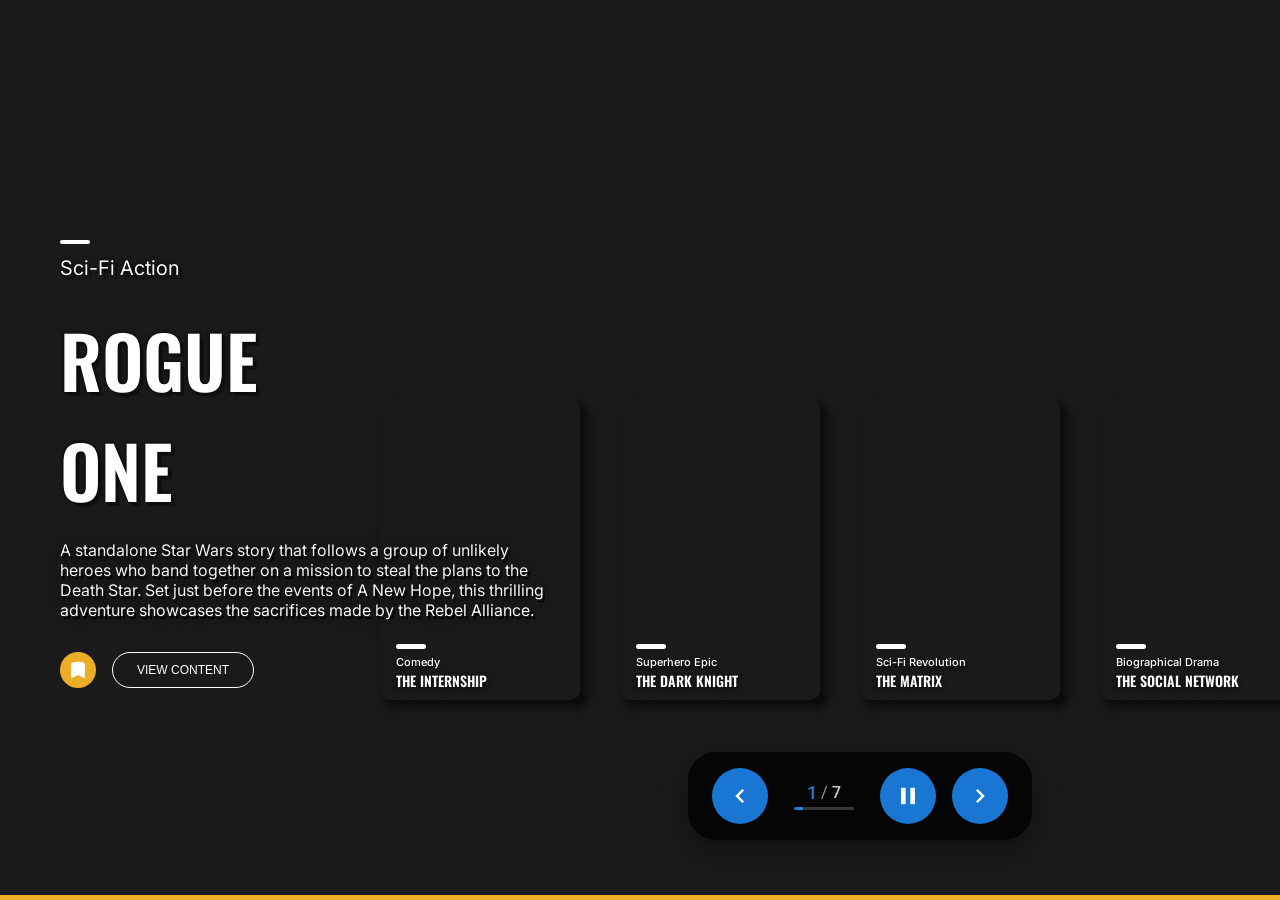
==== index.html @ 8e8e6b1b "Initial release of Vanilla CardSlider v1.0.0" ====
<!DOCTYPE html>
<!--
  Vanilla CardSlider - Material Design Content Showcase
  Created by: Riad Kilani (@SyntaxSidekick)
  Portfolio: https://riadkilani.com
  GitHub: https://github.com/SyntaxSidekick
-->
<html lang="en">
<head>
  <meta charset="UTF-8">
  <meta name="viewport" content="width=device-width, initial-scale=1.0">
  <title>Vanilla CardSlider - Content Showcase</title>
  <!-- Material Icons -->
  <link href="https://fonts.googleapis.com/icon?family=Material+Icons" rel="stylesheet";
  <!-- Roboto Font -->
  <link href="https://fonts.googleapis.com/css2?family=Roboto:wght@300;400;500;700&display=swap" rel="stylesheet">
  <link rel="stylesheet" href="styles.css">
</head>
<body>
    <div class="progress-indicator" role="progressbar" aria-label="Slide transition indicator"></div>

    

    <main role="main">
      <div id="slide-carousel" aria-label="Content showcase carousel">
        <!-- Slides will be dynamically generated here -->
      </div>
    </main>

    <aside class="slide-info" id="slide-info-primary">
      <div class="genre-box">
        <div class="genre-text" id="current-genre-primary">Front-End Development</div>
      </div>
      <div class="title-box-top">
        <div class="title-top" id="current-title-top-primary">REACT</div>
      </div>
      <div class="title-box-bottom">
        <div class="title-bottom" id="current-title-bottom-primary">ECOSYSTEM</div>
      </div>
      <div class="synopsis" id="current-synopsis-primary">
        React has revolutionized front-end development with its component-based architecture and virtual DOM. The ecosystem includes Next.js for full-stack applications, React Native for mobile development, and powerful state management solutions like Redux and Zustand.
      </div>
      <div class="action-buttons">
        <button class="favorite-btn" aria-label="Add to favorites">
          <svg
            xmlns="http://www.w3.org/2000/svg"
            viewBox="0 0 24 24"
            fill="currentColor"
            aria-hidden="true"
          >
            <path
              fill-rule="evenodd"
              d="M6.32 2.577a49.255 49.255 0 0111.36 0c1.497.174 2.57 1.46 2.57 2.93V21a.75.75 0 01-1.085.67L12 18.089l-7.165 3.583A.75.75 0 013.75 21V5.507c0-1.47 1.073-2.756 2.57-2.93z"
              clip-rule="evenodd"
            />
          </svg>
        </button>
        <button class="watch-btn">View Content</button>
      </div>
    </aside>

    <aside class="slide-info" id="slide-info-secondary">
      <div class="genre-box">
        <div class="genre-text" id="current-genre-secondary">Front-End Development</div>
      </div>
      <div class="title-box-top">
        <div class="title-top" id="current-title-top-secondary">REACT</div>
      </div>
      <div class="title-box-bottom">
        <div class="title-bottom" id="current-title-bottom-secondary">ECOSYSTEM</div>
      </div>
      <div class="synopsis" id="current-synopsis-secondary">
        React has revolutionized front-end development with its component-based architecture and virtual DOM. The ecosystem includes Next.js for full-stack applications, React Native for mobile development, and powerful state management solutions like Redux and Zustand.
      </div>
      <div class="action-buttons">
        <button class="favorite-btn" aria-label="Add to favorites">
          <svg
            xmlns="http://www.w3.org/2000/svg"
            viewBox="0 0 24 24"
            fill="currentColor"
            aria-hidden="true"
          >
            <path
              fill-rule="evenodd"
              d="M6.32 2.577a49.255 49.255 0 0111.36 0c1.497.174 2.57 1.46 2.57 2.93V21a.75.75 0 01-1.085.67L12 18.089l-7.165 3.583A.75.75 0 013.75 21V5.507c0-1.47 1.073-2.756 2.57-2.93z"
              clip-rule="evenodd"
            />
          </svg>
        </button>
        <button class="watch-btn">View Content</button>
      </div>
    </aside>

    <!-- Material Design Controls -->
    <div class="material-controls" id="slide-controls" role="navigation" aria-label="Slide navigation">
      <!-- Inline Controls -->
      <div class="material-inline-controls">
        <button class="material-fab" data-action="prev" aria-label="Previous slide">
          <span class="material-icon">chevron_left</span>
          <div class="material-ripple"></div>
        </button>
        
        <div class="slide-info">
          <div class="slide-counter">
            <span class="current-slide">1</span>
            <span class="slide-separator">/</span>
            <span class="total-slides">7</span>
          </div>
          
          <!-- Progress Bar under counter -->
          <div class="material-progress">
            <div class="progress-track">
              <div class="progress-fill" id="carousel-progress-bar"></div>
            </div>
          </div>
        </div>
        
        <button class="material-fab" data-action="play-pause" aria-label="Play/Pause">
          <span class="material-icon">pause</span>
          <div class="material-ripple"></div>
        </button>
        
        <button class="material-fab" data-action="next" aria-label="Next slide">
          <span class="material-icon">chevron_right</span>
          <div class="material-ripple"></div>
        </button>
      </div>
    </div>

    <div class="loading-screen" id="loading-screen">
      <div class="spinner"></div>
      <p>Loading content...</p>
    </div>

    <!-- Screen reader announcements -->
    <div id="accessibility-announcements" class="visually-hidden" aria-live="polite"></div>

    <!-- Configuration must be loaded first -->
    <script src="config.js"></script>
    <script src="scripts.js"></script>
</body>
</html>
---- styles.css ----
/**
 * Vanilla CardSlider - Material Design Styling
 * Responsive, accessible styling with Material Design principles
 * 
 * Created by: Riad Kilani @SyntaxSidekick
 * Portfolio: https://riadkilani.com
 * GitHub: https://github.com/SyntaxSidekick
 * CodePen: https://codepen.io/SyntaxSidekick
 * X.com: https://x.com/syntaxsidekick
 * LinkedIn: https://linkedin.com/in/riad-kilani
 */

@import url("https://fonts.googleapis.com/css2?family=Inter:wght@400;500;600;700&family=Oswald:wght@500&display=swap");

:root {
  --primary-color: #ecad29;
  --text-color: #fff;
  --background-dark: #1a1a1a;
  --transition-duration: 2.5s;
  --ease-out-quart: cubic-bezier(0.25, 1, 0.5, 1);
  --ease-in-out: cubic-bezier(0.4, 0, 0.2, 1);
}

* {
  box-sizing: border-box;
}

body {
  margin: 0;
  background-color: var(--background-dark);
  color: var(--text-color);
  position: relative;
  overflow: hidden;
  font-family: "Inter", sans-serif;
  height: 100vh;
}

/* Loading Screen */
.loading-screen {
  position: fixed;
  top: 0;
  left: 0;
  width: 100%;
  height: 100%;
  background: var(--background-dark);
  display: flex;
  flex-direction: column;
  justify-content: center;
  align-items: center;
  z-index: 1000;
  transition: opacity 0.5s ease, visibility 0.5s ease;
}

.loading-screen.hidden {
  opacity: 0;
  visibility: hidden;
}

.spinner {
  width: 50px;
  height: 50px;
  border: 3px solid rgba(255, 255, 255, 0.1);
  border-top: 3px solid var(--primary-color);
  border-radius: 50%;
  animation: spin 1s linear infinite;
  margin-bottom: 20px;
}

@keyframes spin {
  0% { transform: rotate(0deg); }
  100% { transform: rotate(360deg); }
}

/* Progress Indicator */
.progress-indicator {
  position: fixed;
  left: -100vw;
  right: 0;
  bottom: 0;
  height: 5px;
  z-index: 60;
  background-color: var(--primary-color);
  transition: transform var(--transition-duration) var(--ease-out-quart);
}

.progress-indicator.animating {
  transform: translateX(100vw);
}

.progress-indicator.reset {
  transform: translateX(200vw);
  transition: none;
}

/* Navigation */
nav {
  position: fixed;
  left: 0;
  top: 0;
  right: 0;
  z-index: 50;
  display: flex;
  align-items: center;
  justify-content: space-between;
  padding: 20px 36px;
  font-weight: 500;
  transform: translateY(-100px);
  opacity: 0;
  transition: all var(--transition-duration) var(--ease-out-quart);
}

nav.visible {
  transform: translateY(0);
  opacity: 1;
}

nav svg {
  width: 20px;
  height: 20px;
}

nav .svg-container {
  width: 20px;
  height: 20px;
}

nav > div {
  display: inline-flex;
  align-items: center;
  text-transform: uppercase;
  font-size: 14px;
}

nav > div:first-child {
  gap: 10px;
}

nav > div:last-child {
  gap: 24px;
}

nav > div:last-child > .active {
  position: relative;
}

nav > div:last-child > .active:after {
  bottom: -8px;
  left: 0;
  right: 0;
  position: absolute;
  content: "";
  height: 3px;
  border-radius: 99px;
  background-color: var(--primary-color);
}

/* Slide Carousel Container */
#slide-carousel {
  position: relative;
  width: 100%;
  height: 100vh;
}

.slide-poster {
  position: absolute;
  top: 0;
  left: 0;
  width: 100%;
  height: 100%;
  background-size: cover;
  background-position: center;
  box-shadow: 6px 6px 10px 2px rgba(0, 0, 0, 0.6);
  opacity: 0;
  transform: scale(0.8);
  transition: all var(--transition-duration) var(--ease-out-quart);
  z-index: 1;
  transform-origin: center center;
}

.slide-poster.active {
  opacity: 1;
  transform: scale(1);
  z-index: 25;
  transition: all var(--transition-duration) var(--ease-out-quart);
}

.slide-poster.thumbnail {
  width: 200px;
  height: 300px;
  border-radius: 10px;
  z-index: 30;
  cursor: pointer;
  opacity: 1;
  transform: scale(1);
  transition: all var(--transition-duration) var(--ease-out-quart);
}

.slide-poster.thumbnail:hover {
  transform: scale(1.05);
  box-shadow: 8px 8px 15px 3px rgba(0, 0, 0, 0.8);
}

/* Thumbnail content should be visible with higher z-index */
.slide-poster.thumbnail .poster-content {
  position: absolute !important;
  bottom: 10px !important;
  left: 16px !important;
  color: var(--text-color) !important;
  z-index: 1002 !important;
  opacity: 1 !important;
  transform: translateY(0) !important;
  transition: all 0.5s var(--ease-out-quart) !important;
  pointer-events: none !important;
}

.slide-poster.thumbnail .poster-content .content-start {
  width: 30px;
  height: 5px;
  border-radius: 99px;
  background-color: var(--text-color);
  margin-bottom: 6px;
}

.slide-poster.thumbnail .poster-content .content-genre {
  font-size: 11px;
  font-weight: 500;
  margin-bottom: 4px;
  text-shadow: 0 2px 4px rgba(0, 0, 0, 0.9);
  color: var(--text-color);
}

.slide-poster.thumbnail .poster-content .content-title {
  font-weight: 600;
  font-size: 14px;
  font-family: "Oswald", sans-serif;
  text-shadow: 0 2px 6px rgba(0, 0, 0, 0.9);
  color: var(--text-color);
  line-height: 1.2;
}

.poster-content {
  position: absolute;
  bottom: 100px;
  left: 16px;
  color: var(--text-color);
  z-index: 40;
  opacity: 0;
  transform: translateY(20px);
  transition: all 0.5s var(--ease-out-quart);
  pointer-events: none;
}

.poster-content.visible {
  opacity: 1;
  transform: translateY(0);
}

.poster-content .content-start {
  width: 30px;
  height: 5px;
  border-radius: 99px;
  background-color: var(--text-color);
  margin-bottom: 6px;
}

.poster-content .content-genre {
  font-size: 13px;
  font-weight: 500;
  margin-bottom: 8px;
  text-shadow: 0 2px 4px rgba(0, 0, 0, 0.8);
}

.poster-content .content-title {
  font-weight: 600;
  font-size: 20px;
  font-family: "Oswald", sans-serif;
  text-shadow: 0 2px 6px rgba(0, 0, 0, 0.8);
}

/* Movie Info */
/* Main slide info panels - not controls */
aside.slide-info {
  position: fixed;
  top: 240px;
  left: 60px;
  opacity: 0;
  text-align: left;
}

aside.slide-info * {
  text-align: left;
}

/* Controls slide-info (different from main slide-info) */
.material-controls .slide-info {
  display: flex;
  flex-direction: column;
  align-items: center;
  gap: 4px;
  min-width: 80px;
  background: none;
  position: static;
  padding: 0;
  border-radius: 0;
  backdrop-filter: none;
}

#slide-info-primary {
  z-index: 22;
}

#slide-info-secondary {
  z-index: 12;
}

#slide-info-primary.active {
  z-index: 22;
  opacity: 1;
}

#slide-info-secondary.active {
  z-index: 22;
  opacity: 1;
}

#slide-info-primary.inactive {
  z-index: 12;
  opacity: 0;
}

#slide-info-secondary.inactive {
  z-index: 12;
  opacity: 0;
}

.slide-info .genre-box {
  height: 46px;
  overflow: hidden;
  margin-bottom: 10px;
}

.slide-info .genre-box .genre-text {
  padding-top: 16px;
  font-size: 20px;
  position: relative;
  transform: translateY(200px);
  opacity: 0;
  transition: all 0.7s var(--ease-out-quart);
  text-shadow: 
    0 0 4px rgba(0, 0, 0, 0.98),
    0 0 0px rgba(0, 0, 0, 0.95),
    0 0px 0px rgba(0, 0, 0, 0.95),
    4px 4px 0px rgba(0, 0, 0, 0.35);
  text-align: left;
}

.slide-info.active .genre-box .genre-text {
  transform: translateY(0);
  opacity: 1;
  transition-delay: 0.1s;
}

.slide-info.inactive .genre-box .genre-text {
  transform: translateY(200px);
  opacity: 0;
}

.slide-info .genre-box .genre-text:before {
  top: 0;
  left: 0;
  position: absolute;
  content: "";
  width: 30px;
  height: 4px;
  border-radius: 99px;
  background-color: white;
}

.slide-info .title-top,
.slide-info .title-bottom {
  font-weight: 600;
  font-size: 72px;
  font-family: "Oswald", sans-serif;
  transform: translateY(200px);
  opacity: 0;
  transition: all 0.7s var(--ease-out-quart);
  text-shadow: 
    0 0 4px rgba(0, 0, 0, 0.98),
    0 0 0px rgba(0, 0, 0, 0.95),
    0 0px 0px rgba(0, 0, 0, 0.95),
    4px 4px 0px rgba(0, 0, 0, 0.35);
  text-align: left;
}

.slide-info.active .title-top {
  transform: translateY(0);
  opacity: 1;
  transition-delay: 0.15s;
}

.slide-info.active .title-bottom {
  transform: translateY(0);
  opacity: 1;
  transition-delay: 0.15s;
}

.slide-info.inactive .title-top,
.slide-info.inactive .title-bottom {
  transform: translateY(200px);
  opacity: 0;
}

.slide-info .title-box-top,
.slide-info .title-box-bottom {
  height: 100px;
  overflow: hidden;
  margin-top: 2px;
}

.slide-info .synopsis {
  margin-top: 16px;
  width: 500px;
  transform: translateY(100px);
  opacity: 0;
  transition: all 0.4s var(--ease-out-quart);
  text-shadow: 
    0 0 20px rgba(0, 0, 0, 0.98),    0 0 0px rgba(0, 0, 0, 0.95),    0 0px 0px rgba(0, 0, 0, 0.95),    2px 3px 0px rgba(0, 0, 0, 0.95);
  text-align: left;
}

.slide-info.active .synopsis {
  transform: translateY(0);
  opacity: 1;
  transition-delay: 0.3s;
}

.slide-info.inactive .synopsis {
  transform: translateY(100px);
  opacity: 0;
}

.slide-info .action-buttons {
  width: 500px;
  margin-top: 24px;
  display: flex;
  align-items: center;
  transform: translateY(120px);
  opacity: 0;
  transition: all 0.4s var(--ease-out-quart);
}

.slide-info.active .action-buttons {
  transform: translateY(0);
  opacity: 1;
  transition-delay: 0.35s;
}

.slide-info.inactive .action-buttons {
  transform: translateY(120px);
  opacity: 0;
}

.slide-info .action-buttons .favorite-btn {
  border: none;
  background-color: var(--primary-color);
  width: 36px;
  height: 36px;
  border-radius: 99px;
  color: white;
  display: grid;
  place-items: center;
  cursor: pointer;
  transition: all 0.3s ease;
}

.slide-info .action-buttons .favorite-btn:hover {
  transform: scale(1.1);
  box-shadow: 0 4px 12px rgba(236, 173, 41, 0.4);
}

.slide-info .action-buttons .favorite-btn svg {
  width: 20px;
  height: 20px;
}

.slide-info .action-buttons .watch-btn {
  border: 1px solid #ffffff;
  background-color: transparent;
  height: 36px;
  border-radius: 99px;
  color: #ffffff;
  padding: 4px 24px;
  font-size: 12px;
  margin-left: 16px;
  text-transform: uppercase;
  cursor: pointer;
  transition: all 0.3s ease;
}

.slide-info .action-buttons .watch-btn:hover {
  background-color: var(--primary-color);
  border-color: var(--primary-color);
}

/* Movie Controls */
.movie-controls {
  position: fixed;
  bottom: 60px;
  right: 60px;
  display: flex;
  align-items: center;
  gap: 24px;
  z-index: 60;
  transform: translateY(200px);
  opacity: 0;
  transition: all var(--transition-duration) var(--ease-out-quart);
  background: rgba(0, 0, 0, 0.4);
  backdrop-filter: blur(20px);
  padding: 16px 20px;
  border-radius: 30px;
  border: 1px solid rgba(255, 255, 255, 0.1);
  box-shadow: 0 8px 32px rgba(0, 0, 0, 0.3);
}

.movie-controls.visible {
  transform: translateY(0);
  opacity: 1;
}

.movie-controls .nav-arrow {
  width: 54px;
  height: 54px;
  border-radius: 50%;
  border: 2px solid rgba(255, 255, 255, 0.4);
  background: rgba(255, 255, 255, 0.1);
  backdrop-filter: blur(10px);
  display: grid;
  place-items: center;
  cursor: pointer;
  transition: all 0.3s ease;
  box-shadow: 0 4px 16px rgba(0, 0, 0, 0.2);
}

.movie-controls .nav-arrow:hover {
  border-color: var(--primary-color);
  background-color: rgba(236, 173, 41, 0.2);
  transform: scale(1.1);
  box-shadow: 0 6px 24px rgba(236, 173, 41, 0.3);
}

.movie-controls .nav-arrow:active {
  transform: scale(0.95);
}

.movie-controls .nav-arrow svg {
  width: 26px;
  height: 26px;
  stroke-width: 2.5;
  color: #ffffff;
  filter: drop-shadow(0 2px 4px rgba(0, 0, 0, 0.3));
}

.movie-controls .carousel-progress {
  width: 320px;
  height: 54px;
  display: flex;
  align-items: center;
  background: rgba(255, 255, 255, 0.08);
  border-radius: 27px;
  padding: 0 20px;
  border: 1px solid rgba(255, 255, 255, 0.1);
}

.movie-controls .carousel-track {
  width: 100%;
  height: 4px;
  background-color: rgba(255, 255, 255, 0.25);
  border-radius: 2px;
  overflow: hidden;
  box-shadow: inset 0 1px 3px rgba(0, 0, 0, 0.2);
}

.movie-controls .carousel-fill {
  height: 100%;
  background: linear-gradient(90deg, var(--primary-color) 0%, #f4c842 100%);
  transition: width var(--transition-duration) var(--ease-out-quart);
  box-shadow: 0 0 8px rgba(236, 173, 41, 0.5);
}

.movie-controls .movie-numbers {
  width: 54px;
  height: 54px;
  overflow: hidden;
  position: relative;
  background: rgba(255, 255, 255, 0.1);
  backdrop-filter: blur(10px);
  border-radius: 27px;
  border: 2px solid rgba(255, 255, 255, 0.2);
  display: grid;
  place-items: center;
  box-shadow: 0 4px 16px rgba(0, 0, 0, 0.2);
}

.movie-controls .movie-numbers .movie-number {
  width: 100%;
  height: 100%;
  position: absolute;
  top: 0;
  left: 0;
  display: grid;
  place-items: center;
  font-size: 18px;
  font-weight: 700;
  color: white;
  background: transparent;
  border: none;
  cursor: pointer;
  transition: all 0.3s ease;
  opacity: 0;
  transform: translateY(50px);
  text-shadow: 0 2px 4px rgba(0, 0, 0, 0.5);
}

.movie-controls .movie-numbers .movie-number.active {
  opacity: 1;
  transform: translateY(0);
  color: var(--primary-color);
  text-shadow: 0 0 8px rgba(236, 173, 41, 0.6);
}

.movie-controls .movie-numbers .movie-number:hover {
  background-color: rgba(236, 173, 41, 0.15);
  border-radius: 25px;
}

.movie-controls .auto-play-toggle {
  width: 54px;
  height: 54px;
  border-radius: 50%;
  border: 2px solid rgba(255, 255, 255, 0.4);
  background: rgba(255, 255, 255, 0.1);
  backdrop-filter: blur(10px);
  display: grid;
  place-items: center;
  cursor: pointer;
  transition: all 0.3s ease;
  box-shadow: 0 4px 16px rgba(0, 0, 0, 0.2);
}

.movie-controls .auto-play-toggle:hover {
  border-color: var(--primary-color);
  background-color: rgba(236, 173, 41, 0.2);
  transform: scale(1.1);
  box-shadow: 0 6px 24px rgba(236, 173, 41, 0.3);
}

.movie-controls .auto-play-toggle svg {
  width: 22px;
  height: 22px;
  color: #ffffff;
  filter: drop-shadow(0 2px 4px rgba(0, 0, 0, 0.3));
}

/* Accessibility */
.visually-hidden {
  position: absolute;
  width: 1px;
  height: 1px;
  padding: 0;
  margin: -1px;
  overflow: hidden;
  clip: rect(0, 0, 0, 0);
  white-space: nowrap;
  border: 0;
}

/* Responsive Design */
@media (max-width: 768px) {
  nav {
    padding: 20px 20px;
  }
  
  nav > div:last-child {
    gap: 12px;
  }
  
  .slide-info {
    left: 20px;
    top: 200px;
  }
  
  .slide-info .synopsis,
  .slide-info .action-buttons {
    width: calc(100vw - 40px);
    max-width: 400px;
  }
  
  .slide-info .title-top,
  .slide-info .title-bottom {
    font-size: 48px;
  }
  
  .movie-controls {
    bottom: 20px;
    left: 50%;
    right: auto;
    transform: translateX(-50%) translateY(200px);
    gap: 18px;
    padding: 12px 16px;
  }
  
  .movie-controls.visible {
    transform: translateX(-50%) translateY(0);
  }
  
  .movie-controls .nav-arrow,
  .movie-controls .auto-play-toggle,
  .movie-controls .movie-numbers {
    width: 48px;
    height: 48px;
  }
  
  .movie-controls .carousel-progress {
    width: 200px;
    height: 48px;
    padding: 0 16px;
  }
  
  .slide-poster.thumbnail {
    width: 100px;
    height: 150px;
  }
}

@media (max-width: 480px) {
  .slide-info .title-top,
  .slide-info .title-bottom {
    font-size: 36px;
  }
  
  .movie-controls {
    left: 50%;
    right: auto;
    transform: translateX(-50%) translateY(200px);
    gap: 12px;
    padding: 10px 12px;
  }
  
  .movie-controls.visible {
    transform: translateX(-50%) translateY(0);
  }
  
  .movie-controls .carousel-progress {
    width: 120px;
    height: 42px;
    padding: 0 12px;
  }
  
  .movie-controls .nav-arrow,
  .movie-controls .auto-play-toggle,
  .movie-controls .movie-numbers {
    width: 42px;
    height: 42px;
  }
  
  .movie-controls .nav-arrow svg,
  .movie-controls .auto-play-toggle svg {
    width: 20px;
    height: 20px;
  }
  
  .movie-controls .movie-numbers .movie-number {
    font-size: 16px;
  }
}

/* Animation Classes */
.fade-in {
  animation: fadeIn 0.5s ease forwards;
}

.fade-out {
  animation: fadeOut 0.5s ease forwards;
}

@keyframes fadeIn {
  from {
    opacity: 0;
    transform: translateY(20px);
  }
  to {
    opacity: 1;
    transform: translateY(0);
  }
}

@keyframes fadeOut {
  from {
    opacity: 1;
    transform: translateY(0);
  }
  to {
    opacity: 0;
    transform: translateY(-20px);
  }
}

.slide-in-left {
  animation: slideInLeft 0.8s var(--ease-out-quart) forwards;
}

.slide-out-left {
  animation: slideOutLeft 0.8s var(--ease-out-quart) forwards;
}

@keyframes slideInLeft {
  from {
    transform: translateX(-100%);
  }
  to {
    transform: translateX(0);
  }
}

@keyframes slideOutLeft {
  from {
    transform: translateX(0);
  }
  to {
    transform: translateX(-100%);
  }
}

.scale-in {
  animation: scaleIn 0.8s var(--ease-out-quart) forwards;
}

@keyframes scaleIn {
  from {
    transform: scale(0.8);
    opacity: 0;
  }
  to {
    transform: scale(1);
    opacity: 1;
  }
}

/* ================================
   MATERIAL DESIGN CONTROLS
   ================================ */

.material-controls {
  position: fixed;
  bottom: 60px;
  right: 200px;
  transform: translateX(50%);
  pointer-events: none;
  z-index: 100;
  font-family: 'Roboto', sans-serif;
  opacity: 0;
  transition: opacity 0.3s cubic-bezier(0.4, 0, 0.2, 1);
}

.material-controls.visible {
  opacity: 1;
}

/* Inline Controls Layout */
.material-inline-controls {
  display: flex;
  align-items: center;
  gap: 16px;
  padding: 16px 24px;
  background: rgba(0, 0, 0, 0.8);
  backdrop-filter: blur(20px);
  border-radius: 28px;
  box-shadow: 
    0px 8px 10px -5px rgba(0,0,0,0.2),
    0px 16px 24px 2px rgba(0,0,0,0.14),
    0px 6px 30px 5px rgba(0,0,0,0.12);
  pointer-events: auto;
}

/* Slide Info Container */
.slide-info {
  display: flex;
  flex-direction: column;
  gap: 8px;
  min-width: 80px;
}

/* Slide Counter */
.slide-counter {
  display: flex;
  align-items: center;
  gap: 4px;
  color: #ffffff;
  font-size: 16px;
  font-weight: 500;
  justify-content: center;
}

.current-slide {
  font-size: 18px;
  font-weight: 600;
  color: #1976d2;
  transition: transform 0.2s cubic-bezier(0.4, 0, 0.2, 1);
}

.slide-separator {
  color: rgba(255, 255, 255, 0.6);
  font-weight: 400;
}

.total-slides {
  color: rgba(255, 255, 255, 0.8);
}

/* Progress Bar under counter */
.material-controls .slide-info .material-progress {
  width: 60px;
  height: 3px;
  border-radius: 2px;
  background: rgba(255, 255, 255, 0.2);
  overflow: hidden;
  margin: 0 auto;
}

.material-controls .slide-info .progress-track {
  width: 100%;
  height: 100%;
  position: relative;
}

.material-controls .slide-info .progress-fill {
  height: 100%;
  background: linear-gradient(90deg, #1976d2 0%, #2196f3 100%);
  border-radius: 2px;
  transition: width 0.6s cubic-bezier(0.25, 0.46, 0.45, 0.94);
  width: 0%;
  box-shadow: 0 0 4px rgba(25, 118, 210, 0.3);
}

/* Material Icons */
.material-icon {
  font-family: 'Material Icons';
  font-weight: normal;
  font-style: normal;
  font-size: 24px;
  line-height: 1;
  letter-spacing: normal;
  text-transform: none;
  display: inline-block;
  white-space: nowrap;
  word-wrap: normal;
  direction: ltr;
  -webkit-font-feature-settings: 'liga';
  font-feature-settings: 'liga';
  -webkit-font-smoothing: antialiased;
  user-select: none;
}

/* Material FAB (Floating Action Button) */
.material-fab {
  position: relative;
  width: 56px;
  height: 56px;
  border-radius: 50%;
  border: none;
  background: #1976d2;
  color: #ffffff;
  cursor: pointer;
  display: flex;
  align-items: center;
  justify-content: center;
  box-shadow: 
    0px 3px 5px -1px rgba(0,0,0,0.2),
    0px 6px 10px 0px rgba(0,0,0,0.14),
    0px 1px 18px 0px rgba(0,0,0,0.12);
  transition: 
    box-shadow 0.28s cubic-bezier(0.4, 0, 0.2, 1),
    background-color 0.15s cubic-bezier(0.4, 0, 0.2, 1),
    transform 0.15s cubic-bezier(0.4, 0, 0.2, 1);
  overflow: hidden;
  outline: none;
}

.material-fab:hover {
  box-shadow: 
    0px 5px 5px -3px rgba(0,0,0,0.2),
    0px 8px 10px 1px rgba(0,0,0,0.14),
    0px 3px 14px 2px rgba(0,0,0,0.12);
  background: #1565c0;
  transform: scale(1.05);
}

.material-fab:active {
  box-shadow: 
    0px 7px 8px -4px rgba(0,0,0,0.2),
    0px 12px 17px 2px rgba(0,0,0,0.14),
    0px 5px 22px 4px rgba(0,0,0,0.12);
  transform: scale(0.98);
}

.material-fab .material-icon {
  font-size: 28px;
}

/* Material Ripple Effect */
.material-ripple {
  position: absolute;
  top: 0;
  left: 0;
  width: 100%;
  height: 100%;
  border-radius: inherit;
  overflow: hidden;
  pointer-events: none;
}

.material-ripple::before {
  content: '';
  position: absolute;
  top: 50%;
  left: 50%;
  width: 0;
  height: 0;
  border-radius: 50%;
  background: rgba(255, 255, 255, 0.3);
  transform: translate(-50%, -50%);
  transition: width 0.6s cubic-bezier(0.4, 0, 0.2, 1), height 0.6s cubic-bezier(0.4, 0, 0.2, 1);
}

.material-fab:active .material-ripple::before {
  width: 100px;
  height: 100px;
}

/* Mobile Responsive */
@media (max-width: 768px) {
  .material-controls {
    bottom: 20px;
    right: 50%;
    transform: translateX(50%);
  }
  
  .material-inline-controls {
    gap: 12px;
    padding: 12px 20px;
    border-radius: 24px;
  }
  
  .slide-poster.thumbnail {
    width: 120px;
    height: 180px;
  }
  
  .slide-info {
    min-width: 70px;
    gap: 6px;
  }
  
  .slide-counter {
    font-size: 14px;
  }
  
  .current-slide {
    font-size: 16px;
  }
  
  .material-controls .slide-info .material-progress {
    width: 50px;
    height: 3px;
  }
  
  .material-fab {
    width: 48px;
    height: 48px;
  }
  
  .material-fab .material-icon {
    font-size: 24px;
  }
}

@media (max-width: 480px) {
  .material-controls {
    bottom: 16px;
    right: 50%;
    transform: translateX(50%);
  }
  
  .material-inline-controls {
    gap: 10px;
    padding: 10px 16px;
    border-radius: 20px;
  }
  
  .slide-poster.thumbnail {
    width: 100px;
    height: 150px;
  }
  
  .slide-info {
    min-width: 60px;
    gap: 5px;
  }
  
  .slide-counter {
    font-size: 12px;
  }
  
  .current-slide {
    font-size: 14px;
  }
  
  .material-controls .slide-info .material-progress {
    width: 40px;
    height: 2px;
  }
  
  .material-fab {
    width: 44px;
    height: 44px;
  }
  
  .material-fab .material-icon {
    font-size: 22px;
  }
}
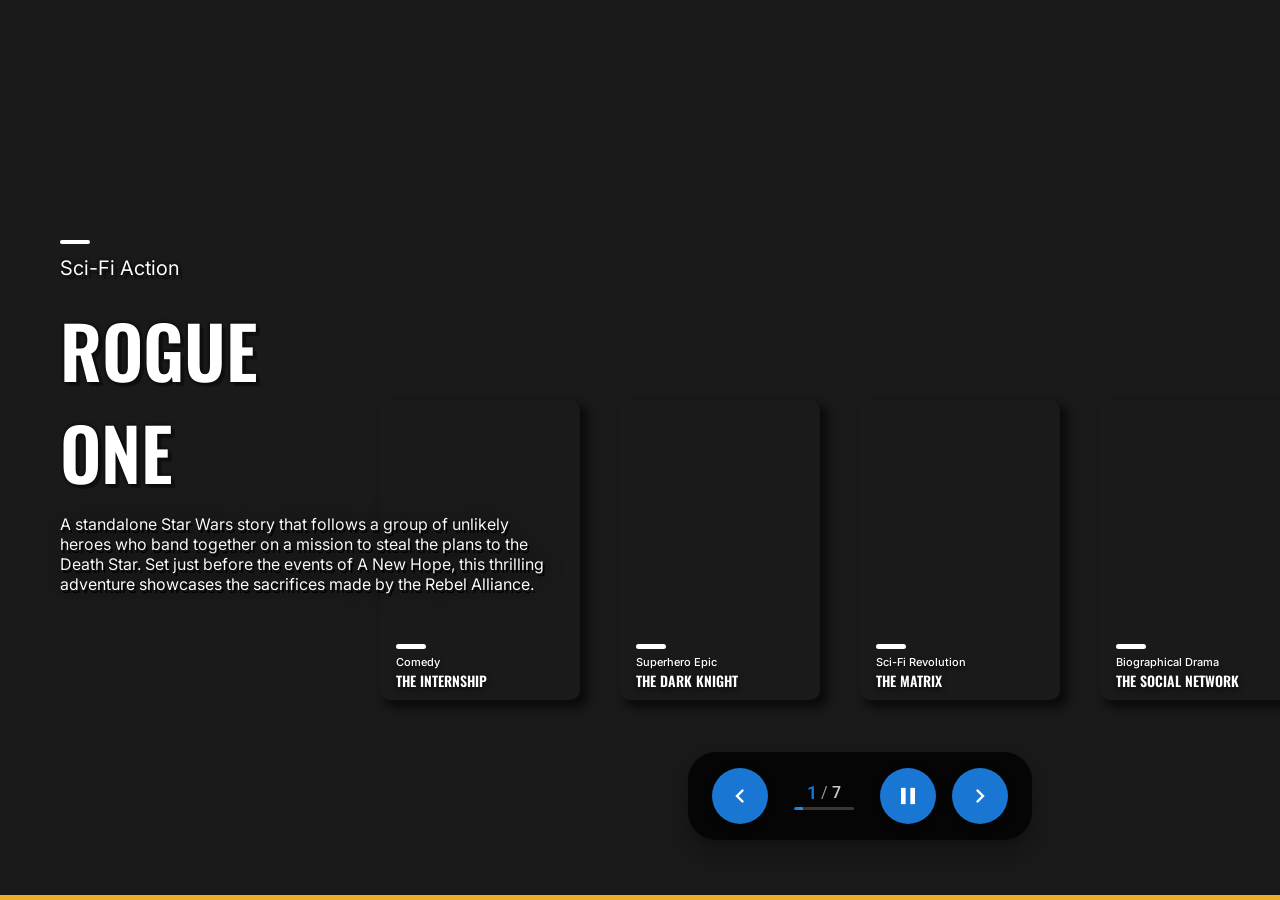
==== commit 84c994d7: "🚀 Major codebase optimization and CSS modernization ✨ Features: - Comprehensive CSS cleanup removing" ====
--- a/index.html
+++ b/index.html
@@ -11,15 +11,13 @@
   <meta name="viewport" content="width=device-width, initial-scale=1.0">
   <title>Vanilla CardSlider - Content Showcase</title>
   <!-- Material Icons -->
-  <link href="https://fonts.googleapis.com/icon?family=Material+Icons" rel="stylesheet";
+  <link href="https://fonts.googleapis.com/icon?family=Material+Icons" rel="stylesheet";>
   <!-- Roboto Font -->
   <link href="https://fonts.googleapis.com/css2?family=Roboto:wght@300;400;500;700&display=swap" rel="stylesheet">
   <link rel="stylesheet" href="styles.css">
 </head>
 <body>
     <div class="progress-indicator" role="progressbar" aria-label="Slide transition indicator"></div>
-
-    
 
     <main role="main">
       <div id="slide-carousel" aria-label="Content showcase carousel">
@@ -29,66 +27,28 @@
 
     <aside class="slide-info" id="slide-info-primary">
       <div class="genre-box">
-        <div class="genre-text" id="current-genre-primary">Front-End Development</div>
+        <div class="genre-text" id="current-genre-primary"></div>
       </div>
       <div class="title-box-top">
-        <div class="title-top" id="current-title-top-primary">REACT</div>
+        <div class="title-top" id="current-title-top-primary"></div>
       </div>
       <div class="title-box-bottom">
-        <div class="title-bottom" id="current-title-bottom-primary">ECOSYSTEM</div>
+        <div class="title-bottom" id="current-title-bottom-primary"></div>
       </div>
-      <div class="synopsis" id="current-synopsis-primary">
-        React has revolutionized front-end development with its component-based architecture and virtual DOM. The ecosystem includes Next.js for full-stack applications, React Native for mobile development, and powerful state management solutions like Redux and Zustand.
-      </div>
-      <div class="action-buttons">
-        <button class="favorite-btn" aria-label="Add to favorites">
-          <svg
-            xmlns="http://www.w3.org/2000/svg"
-            viewBox="0 0 24 24"
-            fill="currentColor"
-            aria-hidden="true"
-          >
-            <path
-              fill-rule="evenodd"
-              d="M6.32 2.577a49.255 49.255 0 0111.36 0c1.497.174 2.57 1.46 2.57 2.93V21a.75.75 0 01-1.085.67L12 18.089l-7.165 3.583A.75.75 0 013.75 21V5.507c0-1.47 1.073-2.756 2.57-2.93z"
-              clip-rule="evenodd"
-            />
-          </svg>
-        </button>
-        <button class="watch-btn">View Content</button>
-      </div>
+      <div class="synopsis" id="current-synopsis-primary"></div>
     </aside>
 
     <aside class="slide-info" id="slide-info-secondary">
       <div class="genre-box">
-        <div class="genre-text" id="current-genre-secondary">Front-End Development</div>
+        <div class="genre-text" id="current-genre-secondary"></div>
       </div>
       <div class="title-box-top">
-        <div class="title-top" id="current-title-top-secondary">REACT</div>
+        <div class="title-top" id="current-title-top-secondary"></div>
       </div>
       <div class="title-box-bottom">
-        <div class="title-bottom" id="current-title-bottom-secondary">ECOSYSTEM</div>
+        <div class="title-bottom" id="current-title-bottom-secondary"></div>
       </div>
-      <div class="synopsis" id="current-synopsis-secondary">
-        React has revolutionized front-end development with its component-based architecture and virtual DOM. The ecosystem includes Next.js for full-stack applications, React Native for mobile development, and powerful state management solutions like Redux and Zustand.
-      </div>
-      <div class="action-buttons">
-        <button class="favorite-btn" aria-label="Add to favorites">
-          <svg
-            xmlns="http://www.w3.org/2000/svg"
-            viewBox="0 0 24 24"
-            fill="currentColor"
-            aria-hidden="true"
-          >
-            <path
-              fill-rule="evenodd"
-              d="M6.32 2.577a49.255 49.255 0 0111.36 0c1.497.174 2.57 1.46 2.57 2.93V21a.75.75 0 01-1.085.67L12 18.089l-7.165 3.583A.75.75 0 013.75 21V5.507c0-1.47 1.073-2.756 2.57-2.93z"
-              clip-rule="evenodd"
-            />
-          </svg>
-        </button>
-        <button class="watch-btn">View Content</button>
-      </div>
+      <div class="synopsis" id="current-synopsis-secondary"></div>
     </aside>
 
     <!-- Material Design Controls -->
@@ -132,9 +92,6 @@
       <p>Loading content...</p>
     </div>
 
-    <!-- Screen reader announcements -->
-    <div id="accessibility-announcements" class="visually-hidden" aria-live="polite"></div>
-
     <!-- Configuration must be loaded first -->
     <script src="config.js"></script>
     <script src="scripts.js"></script>
--- a/styles.css
+++ b/styles.css
@@ -10,17 +10,29 @@
  * LinkedIn: https://linkedin.com/in/riad-kilani
  */
 
+/* ================================
+   IMPORTS & FONTS
+   ================================ */
 @import url("https://fonts.googleapis.com/css2?family=Inter:wght@400;500;600;700&family=Oswald:wght@500&display=swap");
 
+/* ================================
+   CSS CUSTOM PROPERTIES
+   ================================ */
 :root {
+  /* Brand Colors */
   --primary-color: #ecad29;
   --text-color: #fff;
   --background-dark: #1a1a1a;
+  
+  /* Animation & Timing */
   --transition-duration: 2.5s;
   --ease-out-quart: cubic-bezier(0.25, 1, 0.5, 1);
   --ease-in-out: cubic-bezier(0.4, 0, 0.2, 1);
 }
 
+/* ================================
+   GLOBAL STYLES
+   ================================ */
 * {
   box-sizing: border-box;
 }
@@ -35,7 +47,9 @@
   height: 100vh;
 }
 
-/* Loading Screen */
+/* ================================
+   LOADING SCREEN
+   ================================ */
 .loading-screen {
   position: fixed;
   top: 0;
@@ -49,13 +63,14 @@
   align-items: center;
   z-index: 1000;
   transition: opacity 0.5s ease, visibility 0.5s ease;
-}
-
-.loading-screen.hidden {
-  opacity: 0;
-  visibility: hidden;
-}
-
+
+  &.hidden {
+    opacity: 0;
+    visibility: hidden;
+  }
+}
+
+/* Loading Spinner */
 .spinner {
   width: 50px;
   height: 50px;
@@ -71,7 +86,10 @@
   100% { transform: rotate(360deg); }
 }
 
-/* Progress Indicator */
+/* ================================
+   PROGRESS INDICATORS
+   ================================ */
+/* Bottom Progress Bar */
 .progress-indicator {
   position: fixed;
   left: -100vw;
@@ -81,86 +99,30 @@
   z-index: 60;
   background-color: var(--primary-color);
   transition: transform var(--transition-duration) var(--ease-out-quart);
-}
-
-.progress-indicator.animating {
-  transform: translateX(100vw);
-}
-
-.progress-indicator.reset {
-  transform: translateX(200vw);
-  transition: none;
-}
-
-/* Navigation */
-nav {
-  position: fixed;
-  left: 0;
-  top: 0;
-  right: 0;
-  z-index: 50;
-  display: flex;
-  align-items: center;
-  justify-content: space-between;
-  padding: 20px 36px;
-  font-weight: 500;
-  transform: translateY(-100px);
-  opacity: 0;
-  transition: all var(--transition-duration) var(--ease-out-quart);
-}
-
-nav.visible {
-  transform: translateY(0);
-  opacity: 1;
-}
-
-nav svg {
-  width: 20px;
-  height: 20px;
-}
-
-nav .svg-container {
-  width: 20px;
-  height: 20px;
-}
-
-nav > div {
-  display: inline-flex;
-  align-items: center;
-  text-transform: uppercase;
-  font-size: 14px;
-}
-
-nav > div:first-child {
-  gap: 10px;
-}
-
-nav > div:last-child {
-  gap: 24px;
-}
-
-nav > div:last-child > .active {
-  position: relative;
-}
-
-nav > div:last-child > .active:after {
-  bottom: -8px;
-  left: 0;
-  right: 0;
-  position: absolute;
-  content: "";
-  height: 3px;
-  border-radius: 99px;
-  background-color: var(--primary-color);
-}
-
-/* Slide Carousel Container */
+
+  &.animating {
+    transform: translateX(100vw);
+  }
+
+  &.reset {
+    transform: translateX(200vw);
+    transition: none;
+  }
+}
+
+
+/* ================================
+   SLIDE CAROUSEL SYSTEM
+   ================================ */
+
+/* Main Carousel Container */
 #slide-carousel {
   position: relative;
   width: 100%;
   height: 100vh;
 }
 
+/* Slide Elements */
 .slide-poster {
   position: absolute;
   top: 0;
@@ -175,69 +137,37 @@
   transition: all var(--transition-duration) var(--ease-out-quart);
   z-index: 1;
   transform-origin: center center;
-}
-
-.slide-poster.active {
-  opacity: 1;
-  transform: scale(1);
-  z-index: 25;
-  transition: all var(--transition-duration) var(--ease-out-quart);
-}
-
-.slide-poster.thumbnail {
-  width: 200px;
-  height: 300px;
-  border-radius: 10px;
-  z-index: 30;
-  cursor: pointer;
-  opacity: 1;
-  transform: scale(1);
-  transition: all var(--transition-duration) var(--ease-out-quart);
-}
-
-.slide-poster.thumbnail:hover {
-  transform: scale(1.05);
-  box-shadow: 8px 8px 15px 3px rgba(0, 0, 0, 0.8);
-}
-
-/* Thumbnail content should be visible with higher z-index */
-.slide-poster.thumbnail .poster-content {
-  position: absolute !important;
-  bottom: 10px !important;
-  left: 16px !important;
-  color: var(--text-color) !important;
-  z-index: 1002 !important;
-  opacity: 1 !important;
-  transform: translateY(0) !important;
-  transition: all 0.5s var(--ease-out-quart) !important;
-  pointer-events: none !important;
-}
-
-.slide-poster.thumbnail .poster-content .content-start {
-  width: 30px;
-  height: 5px;
-  border-radius: 99px;
-  background-color: var(--text-color);
-  margin-bottom: 6px;
-}
-
-.slide-poster.thumbnail .poster-content .content-genre {
-  font-size: 11px;
-  font-weight: 500;
-  margin-bottom: 4px;
-  text-shadow: 0 2px 4px rgba(0, 0, 0, 0.9);
-  color: var(--text-color);
-}
-
-.slide-poster.thumbnail .poster-content .content-title {
-  font-weight: 600;
-  font-size: 14px;
-  font-family: "Oswald", sans-serif;
-  text-shadow: 0 2px 6px rgba(0, 0, 0, 0.9);
-  color: var(--text-color);
-  line-height: 1.2;
-}
-
+
+  &.active {
+    opacity: 1;
+    transform: scale(1);
+    z-index: 25;
+    transition: all var(--transition-duration) var(--ease-out-quart);
+  }
+
+  /* Thumbnail Slides */
+  &.thumbnail {
+    width: 200px;
+    height: 300px;
+    border-radius: 10px;
+    z-index: 30;
+    cursor: pointer;
+    opacity: 1;
+    transform: scale(1);
+    transition: all var(--transition-duration) var(--ease-out-quart);
+
+    &:hover {
+      transform: scale(1.05);
+      box-shadow: 8px 8px 15px 3px rgba(0, 0, 0, 0.8);
+    }
+  }
+}
+
+/* ================================
+   POSTER CONTENT (Thumbnails)
+   ================================ */
+
+/* Main Poster Content */
 .poster-content {
   position: absolute;
   bottom: 100px;
@@ -248,37 +178,80 @@
   transform: translateY(20px);
   transition: all 0.5s var(--ease-out-quart);
   pointer-events: none;
-}
-
-.poster-content.visible {
-  opacity: 1;
-  transform: translateY(0);
-}
-
-.poster-content .content-start {
-  width: 30px;
-  height: 5px;
-  border-radius: 99px;
-  background-color: var(--text-color);
-  margin-bottom: 6px;
-}
-
-.poster-content .content-genre {
-  font-size: 13px;
-  font-weight: 500;
-  margin-bottom: 8px;
-  text-shadow: 0 2px 4px rgba(0, 0, 0, 0.8);
-}
-
-.poster-content .content-title {
-  font-weight: 600;
-  font-size: 20px;
-  font-family: "Oswald", sans-serif;
-  text-shadow: 0 2px 6px rgba(0, 0, 0, 0.8);
-}
-
-/* Movie Info */
-/* Main slide info panels - not controls */
+
+  &.visible {
+    opacity: 1;
+    transform: translateY(0);
+  }
+
+  .content-start {
+    width: 30px;
+    height: 5px;
+    border-radius: 99px;
+    background-color: var(--text-color);
+    margin-bottom: 6px;
+  }
+
+  .content-genre {
+    font-size: 13px;
+    font-weight: 500;
+    margin-bottom: 8px;
+    text-shadow: 0 2px 4px rgba(0, 0, 0, 0.8);
+  }
+
+  .content-title {
+    font-weight: 600;
+    font-size: 20px;
+    font-family: "Oswald", sans-serif;
+    text-shadow: 0 2px 6px rgba(0, 0, 0, 0.8);
+  }
+}
+
+/* Thumbnail Specific Content - Higher Z-Index */
+.slide-poster.thumbnail {
+  .poster-content {
+    position: absolute !important;
+    bottom: 10px !important;
+    left: 16px !important;
+    color: var(--text-color) !important;
+    z-index: 1002 !important;
+    opacity: 1 !important;
+    transform: translateY(0) !important;
+    transition: all 0.5s var(--ease-out-quart) !important;
+    pointer-events: none !important;
+
+    .content-start {
+      width: 30px;
+      height: 5px;
+      border-radius: 99px;
+      background-color: var(--text-color);
+      margin-bottom: 6px;
+    }
+
+    .content-genre {
+      font-size: 11px;
+      font-weight: 500;
+      margin-bottom: 4px;
+      text-shadow: 0 2px 4px rgba(0, 0, 0, 0.9);
+      color: var(--text-color);
+    }
+
+    .content-title {
+      font-weight: 600;
+      font-size: 14px;
+      font-family: "Oswald", sans-serif;
+      text-shadow: 0 2px 6px rgba(0, 0, 0, 0.9);
+      color: var(--text-color);
+      line-height: 1.2;
+    }
+  }
+}
+
+/* ================================
+   SLIDE INFO PANELS
+   ================================ */
+
+/* Main Slide Info Container */
 aside.slide-info {
   position: fixed;
   top: 240px;
@@ -291,20 +264,7 @@
   text-align: left;
 }
 
-/* Controls slide-info (different from main slide-info) */
-.material-controls .slide-info {
-  display: flex;
-  flex-direction: column;
-  align-items: center;
-  gap: 4px;
-  min-width: 80px;
-  background: none;
-  position: static;
-  padding: 0;
-  border-radius: 0;
-  backdrop-filter: none;
-}
-
+/* Z-Index Management for Info Panels */
 #slide-info-primary {
   z-index: 22;
 }
@@ -333,523 +293,136 @@
   opacity: 0;
 }
 
-.slide-info .genre-box {
-  height: 46px;
-  overflow: hidden;
-  margin-bottom: 10px;
-}
-
-.slide-info .genre-box .genre-text {
-  padding-top: 16px;
-  font-size: 20px;
-  position: relative;
-  transform: translateY(200px);
-  opacity: 0;
-  transition: all 0.7s var(--ease-out-quart);
-  text-shadow: 
-    0 0 4px rgba(0, 0, 0, 0.98),
-    0 0 0px rgba(0, 0, 0, 0.95),
-    0 0px 0px rgba(0, 0, 0, 0.95),
-    4px 4px 0px rgba(0, 0, 0, 0.35);
-  text-align: left;
-}
-
-.slide-info.active .genre-box .genre-text {
-  transform: translateY(0);
-  opacity: 1;
-  transition-delay: 0.1s;
-}
-
-.slide-info.inactive .genre-box .genre-text {
-  transform: translateY(200px);
-  opacity: 0;
-}
-
-.slide-info .genre-box .genre-text:before {
-  top: 0;
-  left: 0;
-  position: absolute;
-  content: "";
-  width: 30px;
-  height: 4px;
-  border-radius: 99px;
-  background-color: white;
-}
-
-.slide-info .title-top,
-.slide-info .title-bottom {
-  font-weight: 600;
-  font-size: 72px;
-  font-family: "Oswald", sans-serif;
-  transform: translateY(200px);
-  opacity: 0;
-  transition: all 0.7s var(--ease-out-quart);
-  text-shadow: 
-    0 0 4px rgba(0, 0, 0, 0.98),
-    0 0 0px rgba(0, 0, 0, 0.95),
-    0 0px 0px rgba(0, 0, 0, 0.95),
-    4px 4px 0px rgba(0, 0, 0, 0.35);
-  text-align: left;
-}
-
-.slide-info.active .title-top {
-  transform: translateY(0);
-  opacity: 1;
-  transition-delay: 0.15s;
-}
-
-.slide-info.active .title-bottom {
-  transform: translateY(0);
-  opacity: 1;
-  transition-delay: 0.15s;
-}
-
-.slide-info.inactive .title-top,
-.slide-info.inactive .title-bottom {
-  transform: translateY(200px);
-  opacity: 0;
-}
-
-.slide-info .title-box-top,
-.slide-info .title-box-bottom {
-  height: 100px;
-  overflow: hidden;
-  margin-top: 2px;
-}
-
-.slide-info .synopsis {
-  margin-top: 16px;
-  width: 500px;
-  transform: translateY(100px);
-  opacity: 0;
-  transition: all 0.4s var(--ease-out-quart);
-  text-shadow: 
-    0 0 20px rgba(0, 0, 0, 0.98),    0 0 0px rgba(0, 0, 0, 0.95),    0 0px 0px rgba(0, 0, 0, 0.95),    2px 3px 0px rgba(0, 0, 0, 0.95);
-  text-align: left;
-}
-
-.slide-info.active .synopsis {
-  transform: translateY(0);
-  opacity: 1;
-  transition-delay: 0.3s;
-}
-
-.slide-info.inactive .synopsis {
-  transform: translateY(100px);
-  opacity: 0;
-}
-
-.slide-info .action-buttons {
-  width: 500px;
-  margin-top: 24px;
-  display: flex;
-  align-items: center;
-  transform: translateY(120px);
-  opacity: 0;
-  transition: all 0.4s var(--ease-out-quart);
-}
-
-.slide-info.active .action-buttons {
-  transform: translateY(0);
-  opacity: 1;
-  transition-delay: 0.35s;
-}
-
-.slide-info.inactive .action-buttons {
-  transform: translateY(120px);
-  opacity: 0;
-}
-
-.slide-info .action-buttons .favorite-btn {
-  border: none;
-  background-color: var(--primary-color);
-  width: 36px;
-  height: 36px;
-  border-radius: 99px;
-  color: white;
-  display: grid;
-  place-items: center;
-  cursor: pointer;
-  transition: all 0.3s ease;
-}
-
-.slide-info .action-buttons .favorite-btn:hover {
-  transform: scale(1.1);
-  box-shadow: 0 4px 12px rgba(236, 173, 41, 0.4);
-}
-
-.slide-info .action-buttons .favorite-btn svg {
-  width: 20px;
-  height: 20px;
-}
-
-.slide-info .action-buttons .watch-btn {
-  border: 1px solid #ffffff;
-  background-color: transparent;
-  height: 36px;
-  border-radius: 99px;
-  color: #ffffff;
-  padding: 4px 24px;
-  font-size: 12px;
-  margin-left: 16px;
-  text-transform: uppercase;
-  cursor: pointer;
-  transition: all 0.3s ease;
-}
-
-.slide-info .action-buttons .watch-btn:hover {
-  background-color: var(--primary-color);
-  border-color: var(--primary-color);
-}
-
-/* Movie Controls */
-.movie-controls {
-  position: fixed;
-  bottom: 60px;
-  right: 60px;
-  display: flex;
-  align-items: center;
-  gap: 24px;
-  z-index: 60;
-  transform: translateY(200px);
-  opacity: 0;
-  transition: all var(--transition-duration) var(--ease-out-quart);
-  background: rgba(0, 0, 0, 0.4);
-  backdrop-filter: blur(20px);
-  padding: 16px 20px;
-  border-radius: 30px;
-  border: 1px solid rgba(255, 255, 255, 0.1);
-  box-shadow: 0 8px 32px rgba(0, 0, 0, 0.3);
-}
-
-.movie-controls.visible {
-  transform: translateY(0);
-  opacity: 1;
-}
-
-.movie-controls .nav-arrow {
-  width: 54px;
-  height: 54px;
-  border-radius: 50%;
-  border: 2px solid rgba(255, 255, 255, 0.4);
-  background: rgba(255, 255, 255, 0.1);
-  backdrop-filter: blur(10px);
-  display: grid;
-  place-items: center;
-  cursor: pointer;
-  transition: all 0.3s ease;
-  box-shadow: 0 4px 16px rgba(0, 0, 0, 0.2);
-}
-
-.movie-controls .nav-arrow:hover {
-  border-color: var(--primary-color);
-  background-color: rgba(236, 173, 41, 0.2);
-  transform: scale(1.1);
-  box-shadow: 0 6px 24px rgba(236, 173, 41, 0.3);
-}
-
-.movie-controls .nav-arrow:active {
-  transform: scale(0.95);
-}
-
-.movie-controls .nav-arrow svg {
-  width: 26px;
-  height: 26px;
-  stroke-width: 2.5;
-  color: #ffffff;
-  filter: drop-shadow(0 2px 4px rgba(0, 0, 0, 0.3));
-}
-
-.movie-controls .carousel-progress {
-  width: 320px;
-  height: 54px;
-  display: flex;
-  align-items: center;
-  background: rgba(255, 255, 255, 0.08);
-  border-radius: 27px;
-  padding: 0 20px;
-  border: 1px solid rgba(255, 255, 255, 0.1);
-}
-
-.movie-controls .carousel-track {
-  width: 100%;
-  height: 4px;
-  background-color: rgba(255, 255, 255, 0.25);
-  border-radius: 2px;
-  overflow: hidden;
-  box-shadow: inset 0 1px 3px rgba(0, 0, 0, 0.2);
-}
-
-.movie-controls .carousel-fill {
-  height: 100%;
-  background: linear-gradient(90deg, var(--primary-color) 0%, #f4c842 100%);
-  transition: width var(--transition-duration) var(--ease-out-quart);
-  box-shadow: 0 0 8px rgba(236, 173, 41, 0.5);
-}
-
-.movie-controls .movie-numbers {
-  width: 54px;
-  height: 54px;
-  overflow: hidden;
-  position: relative;
-  background: rgba(255, 255, 255, 0.1);
-  backdrop-filter: blur(10px);
-  border-radius: 27px;
-  border: 2px solid rgba(255, 255, 255, 0.2);
-  display: grid;
-  place-items: center;
-  box-shadow: 0 4px 16px rgba(0, 0, 0, 0.2);
-}
-
-.movie-controls .movie-numbers .movie-number {
-  width: 100%;
-  height: 100%;
-  position: absolute;
-  top: 0;
-  left: 0;
-  display: grid;
-  place-items: center;
-  font-size: 18px;
-  font-weight: 700;
-  color: white;
-  background: transparent;
-  border: none;
-  cursor: pointer;
-  transition: all 0.3s ease;
-  opacity: 0;
-  transform: translateY(50px);
-  text-shadow: 0 2px 4px rgba(0, 0, 0, 0.5);
-}
-
-.movie-controls .movie-numbers .movie-number.active {
-  opacity: 1;
-  transform: translateY(0);
-  color: var(--primary-color);
-  text-shadow: 0 0 8px rgba(236, 173, 41, 0.6);
-}
-
-.movie-controls .movie-numbers .movie-number:hover {
-  background-color: rgba(236, 173, 41, 0.15);
-  border-radius: 25px;
-}
-
-.movie-controls .auto-play-toggle {
-  width: 54px;
-  height: 54px;
-  border-radius: 50%;
-  border: 2px solid rgba(255, 255, 255, 0.4);
-  background: rgba(255, 255, 255, 0.1);
-  backdrop-filter: blur(10px);
-  display: grid;
-  place-items: center;
-  cursor: pointer;
-  transition: all 0.3s ease;
-  box-shadow: 0 4px 16px rgba(0, 0, 0, 0.2);
-}
-
-.movie-controls .auto-play-toggle:hover {
-  border-color: var(--primary-color);
-  background-color: rgba(236, 173, 41, 0.2);
-  transform: scale(1.1);
-  box-shadow: 0 6px 24px rgba(236, 173, 41, 0.3);
-}
-
-.movie-controls .auto-play-toggle svg {
-  width: 22px;
-  height: 22px;
-  color: #ffffff;
-  filter: drop-shadow(0 2px 4px rgba(0, 0, 0, 0.3));
-}
-
-/* Accessibility */
-.visually-hidden {
-  position: absolute;
-  width: 1px;
-  height: 1px;
-  padding: 0;
-  margin: -1px;
-  overflow: hidden;
-  clip: rect(0, 0, 0, 0);
-  white-space: nowrap;
-  border: 0;
-}
-
-/* Responsive Design */
-@media (max-width: 768px) {
-  nav {
-    padding: 20px 20px;
-  }
-  
-  nav > div:last-child {
-    gap: 12px;
-  }
-  
-  .slide-info {
-    left: 20px;
-    top: 200px;
-  }
-  
-  .slide-info .synopsis,
-  .slide-info .action-buttons {
-    width: calc(100vw - 40px);
-    max-width: 400px;
-  }
-  
-  .slide-info .title-top,
-  .slide-info .title-bottom {
-    font-size: 48px;
-  }
-  
-  .movie-controls {
-    bottom: 20px;
-    left: 50%;
-    right: auto;
-    transform: translateX(-50%) translateY(200px);
-    gap: 18px;
-    padding: 12px 16px;
-  }
-  
-  .movie-controls.visible {
-    transform: translateX(-50%) translateY(0);
-  }
-  
-  .movie-controls .nav-arrow,
-  .movie-controls .auto-play-toggle,
-  .movie-controls .movie-numbers {
-    width: 48px;
-    height: 48px;
-  }
-  
-  .movie-controls .carousel-progress {
-    width: 200px;
-    height: 48px;
-    padding: 0 16px;
-  }
-  
-  .slide-poster.thumbnail {
-    width: 100px;
-    height: 150px;
-  }
-}
-
-@media (max-width: 480px) {
-  .slide-info .title-top,
-  .slide-info .title-bottom {
-    font-size: 36px;
-  }
-  
-  .movie-controls {
-    left: 50%;
-    right: auto;
-    transform: translateX(-50%) translateY(200px);
-    gap: 12px;
-    padding: 10px 12px;
-  }
-  
-  .movie-controls.visible {
-    transform: translateX(-50%) translateY(0);
-  }
-  
-  .movie-controls .carousel-progress {
-    width: 120px;
-    height: 42px;
-    padding: 0 12px;
-  }
-  
-  .movie-controls .nav-arrow,
-  .movie-controls .auto-play-toggle,
-  .movie-controls .movie-numbers {
-    width: 42px;
-    height: 42px;
-  }
-  
-  .movie-controls .nav-arrow svg,
-  .movie-controls .auto-play-toggle svg {
-    width: 20px;
-    height: 20px;
-  }
-  
-  .movie-controls .movie-numbers .movie-number {
-    font-size: 16px;
-  }
-}
-
-/* Animation Classes */
-.fade-in {
-  animation: fadeIn 0.5s ease forwards;
-}
-
-.fade-out {
-  animation: fadeOut 0.5s ease forwards;
-}
-
-@keyframes fadeIn {
-  from {
+/* ================================
+   SLIDE INFO CONTENT ELEMENTS
+   ================================ */
+
+/* Genre Section */
+.slide-info {
+  .genre-box {
+    height: 46px;
+    overflow: hidden;
+    margin-bottom: 10px;
+
+    .genre-text {
+      padding-top: 16px;
+      font-size: 20px;
+      position: relative;
+      transform: translateY(200px);
+      opacity: 0;
+      transition: all 0.7s var(--ease-out-quart);
+      text-shadow: 
+        0 0 4px rgba(0, 0, 0, 0.98),
+        0 0 0px rgba(0, 0, 0, 0.95),
+        0 0px 0px rgba(0, 0, 0, 0.95),
+        4px 4px 0px rgba(0, 0, 0, 0.35);
+      text-align: left;
+
+      &:before {
+        top: 0;
+        left: 0;
+        position: absolute;
+        content: "";
+        width: 30px;
+        height: 4px;
+        border-radius: 99px;
+        background-color: white;
+      }
+    }
+  }
+
+  /* Title Sections */
+  .title-box-top,
+  .title-box-bottom {
+    height: 100px;
+    overflow: hidden;
+    margin-top: 2px;
+  }
+
+  .title-top,
+  .title-bottom {
+    font-weight: 600;
+    font-size: 72px;
+    font-family: "Oswald", sans-serif;
+    transform: translateY(200px);
     opacity: 0;
-    transform: translateY(20px);
-  }
-  to {
-    opacity: 1;
-    transform: translateY(0);
-  }
-}
-
-@keyframes fadeOut {
-  from {
-    opacity: 1;
-    transform: translateY(0);
-  }
-  to {
+    transition: all 0.7s var(--ease-out-quart);
+    text-shadow: 
+      0 0 4px rgba(0, 0, 0, 0.98),
+      0 0 0px rgba(0, 0, 0, 0.95),
+      0 0px 0px rgba(0, 0, 0, 0.95),
+      4px 4px 0px rgba(0, 0, 0, 0.35);
+    text-align: left;
+  }
+
+  /* Synopsis Section */
+  .synopsis {
+    margin-top: 16px;
+    width: 500px;
+    transform: translateY(100px);
     opacity: 0;
-    transform: translateY(-20px);
-  }
-}
-
-.slide-in-left {
-  animation: slideInLeft 0.8s var(--ease-out-quart) forwards;
-}
-
-.slide-out-left {
-  animation: slideOutLeft 0.8s var(--ease-out-quart) forwards;
-}
-
-@keyframes slideInLeft {
-  from {
-    transform: translateX(-100%);
-  }
-  to {
-    transform: translateX(0);
-  }
-}
-
-@keyframes slideOutLeft {
-  from {
-    transform: translateX(0);
-  }
-  to {
-    transform: translateX(-100%);
-  }
-}
-
-.scale-in {
-  animation: scaleIn 0.8s var(--ease-out-quart) forwards;
-}
-
-@keyframes scaleIn {
-  from {
-    transform: scale(0.8);
-    opacity: 0;
-  }
-  to {
-    transform: scale(1);
-    opacity: 1;
-  }
-}
+    transition: all 0.4s var(--ease-out-quart);
+    text-shadow: 
+      0 0 20px rgba(0, 0, 0, 0.98),
+      0 0 0px rgba(0, 0, 0, 0.95),
+      0 0px 0px rgba(0, 0, 0, 0.95),
+      2px 3px 0px rgba(0, 0, 0, 0.95);
+    text-align: left;
+  }
+
+  /* Active State Animations */
+  &.active {
+    .genre-box .genre-text {
+      transform: translateY(0);
+      opacity: 1;
+      transition-delay: 0.1s;
+    }
+
+    .title-top {
+      transform: translateY(0);
+      opacity: 1;
+      transition-delay: 0.15s;
+    }
+
+    .title-bottom {
+      transform: translateY(0);
+      opacity: 1;
+      transition-delay: 0.15s;
+    }
+
+    .synopsis {
+      transform: translateY(0);
+      opacity: 1;
+      transition-delay: 0.3s;
+    }
+  }
+
+  /* Inactive State Animations */
+  &.inactive {
+    .genre-box .genre-text {
+      transform: translateY(200px);
+      opacity: 0;
+    }
+
+    .title-top,
+    .title-bottom {
+      transform: translateY(200px);
+      opacity: 0;
+    }
+
+    .synopsis {
+      transform: translateY(100px);
+      opacity: 0;
+    }
+  }
+}
+
 
 /* ================================
    MATERIAL DESIGN CONTROLS
    ================================ */
 
+/* Main Controls Container */
 .material-controls {
   position: fixed;
   bottom: 60px;
@@ -860,10 +433,49 @@
   font-family: 'Roboto', sans-serif;
   opacity: 0;
   transition: opacity 0.3s cubic-bezier(0.4, 0, 0.2, 1);
-}
-
-.material-controls.visible {
-  opacity: 1;
+
+  &.visible {
+    opacity: 1;
+  }
+
+  /* Controls Slide Info Container (Different from main slide-info) */
+  .slide-info {
+    display: flex;
+    flex-direction: column;
+    align-items: center;
+    gap: 4px;
+    min-width: 80px;
+    background: none;
+    position: static;
+    padding: 0;
+    border-radius: 0;
+    backdrop-filter: none;
+
+    .material-progress,
+    .slide-progress {
+      width: 60px;
+      height: 3px;
+      border-radius: 2px;
+      background: rgba(255, 255, 255, 0.2);
+      overflow: hidden;
+      margin: 0 auto;
+    }
+
+    .progress-track {
+      width: 100%;
+      height: 100%;
+      position: relative;
+    }
+
+    .progress-fill {
+      height: 100%;
+      background: linear-gradient(90deg, #1976d2 0%, #2196f3 100%);
+      border-radius: 2px;
+      transition: width 0.6s cubic-bezier(0.25, 0.46, 0.45, 0.94);
+      width: 0%;
+      box-shadow: 0 0 4px rgba(25, 118, 210, 0.3);
+    }
+  }
 }
 
 /* Inline Controls Layout */
@@ -882,13 +494,9 @@
   pointer-events: auto;
 }
 
-/* Slide Info Container */
-.slide-info {
-  display: flex;
-  flex-direction: column;
-  gap: 8px;
-  min-width: 80px;
-}
+/* ================================
+   CONTROLS - SLIDE INFO
+   ================================ */
 
 /* Slide Counter */
 .slide-counter {
@@ -917,33 +525,13 @@
   color: rgba(255, 255, 255, 0.8);
 }
 
-/* Progress Bar under counter */
-.material-controls .slide-info .material-progress {
-  width: 60px;
-  height: 3px;
-  border-radius: 2px;
-  background: rgba(255, 255, 255, 0.2);
-  overflow: hidden;
-  margin: 0 auto;
-}
-
-.material-controls .slide-info .progress-track {
-  width: 100%;
-  height: 100%;
-  position: relative;
-}
-
-.material-controls .slide-info .progress-fill {
-  height: 100%;
-  background: linear-gradient(90deg, #1976d2 0%, #2196f3 100%);
-  border-radius: 2px;
-  transition: width 0.6s cubic-bezier(0.25, 0.46, 0.45, 0.94);
-  width: 0%;
-  box-shadow: 0 0 4px rgba(25, 118, 210, 0.3);
-}
+/* ================================
+   MATERIAL ICONS & BUTTONS
+   ================================ */
 
 /* Material Icons */
-.material-icon {
+.material-icon,
+.material-icons {
   font-family: 'Material Icons';
   font-weight: normal;
   font-style: normal;
@@ -984,30 +572,39 @@
     transform 0.15s cubic-bezier(0.4, 0, 0.2, 1);
   overflow: hidden;
   outline: none;
-}
-
-.material-fab:hover {
-  box-shadow: 
-    0px 5px 5px -3px rgba(0,0,0,0.2),
-    0px 8px 10px 1px rgba(0,0,0,0.14),
-    0px 3px 14px 2px rgba(0,0,0,0.12);
-  background: #1565c0;
-  transform: scale(1.05);
-}
-
-.material-fab:active {
-  box-shadow: 
-    0px 7px 8px -4px rgba(0,0,0,0.2),
-    0px 12px 17px 2px rgba(0,0,0,0.14),
-    0px 5px 22px 4px rgba(0,0,0,0.12);
-  transform: scale(0.98);
-}
-
-.material-fab .material-icon {
-  font-size: 28px;
-}
-
-/* Material Ripple Effect */
+
+  &:hover {
+    box-shadow: 
+      0px 5px 5px -3px rgba(0,0,0,0.2),
+      0px 8px 10px 1px rgba(0,0,0,0.14),
+      0px 3px 14px 2px rgba(0,0,0,0.12);
+    background: #1565c0;
+    transform: scale(1.05);
+  }
+
+  &:active {
+    box-shadow: 
+      0px 7px 8px -4px rgba(0,0,0,0.2),
+      0px 12px 17px 2px rgba(0,0,0,0.14),
+      0px 5px 22px 4px rgba(0,0,0,0.12);
+    transform: scale(0.98);
+
+    .material-ripple::before {
+      width: 100px;
+      height: 100px;
+    }
+  }
+
+  .material-icon,
+  .material-icons {
+    font-size: 28px;
+  }
+}
+
+/* ================================
+   MATERIAL RIPPLE EFFECT
+   ================================ */
+
 .material-ripple {
   position: absolute;
   top: 0;
@@ -1017,28 +614,66 @@
   border-radius: inherit;
   overflow: hidden;
   pointer-events: none;
-}
-
-.material-ripple::before {
-  content: '';
+
+  &::before {
+    content: '';
+    position: absolute;
+    top: 50%;
+    left: 50%;
+    width: 0;
+    height: 0;
+    border-radius: 50%;
+    background: rgba(255, 255, 255, 0.3);
+    transform: translate(-50%, -50%);
+    transition: width 0.6s cubic-bezier(0.4, 0, 0.2, 1), height 0.6s cubic-bezier(0.4, 0, 0.2, 1);
+  }
+}
+
+/* ================================
+   ACCESSIBILITY
+   ================================ */
+
+.visually-hidden {
   position: absolute;
-  top: 50%;
-  left: 50%;
-  width: 0;
-  height: 0;
-  border-radius: 50%;
-  background: rgba(255, 255, 255, 0.3);
-  transform: translate(-50%, -50%);
-  transition: width 0.6s cubic-bezier(0.4, 0, 0.2, 1), height 0.6s cubic-bezier(0.4, 0, 0.2, 1);
-}
-
-.material-fab:active .material-ripple::before {
-  width: 100px;
-  height: 100px;
-}
-
-/* Mobile Responsive */
+  width: 1px;
+  height: 1px;
+  padding: 0;
+  margin: -1px;
+  overflow: hidden;
+  clip: rect(0, 0, 0, 0);
+  white-space: nowrap;
+  border: 0;
+}
+
+/* ================================
+   RESPONSIVE DESIGN
+   ================================ */
+
+/* Tablet & Mobile Styles */
 @media (max-width: 768px) {
+  /* Slide Info Adjustments */
+  .slide-info {
+    left: 20px;
+    top: 200px;
+  }
+  
+  .slide-info .synopsis {
+    width: calc(100vw - 40px);
+    max-width: 400px;
+  }
+  
+  .slide-info .title-top,
+  .slide-info .title-bottom {
+    font-size: 48px;
+  }
+  
+  /* Thumbnail Adjustments */
+  .slide-poster.thumbnail {
+    width: 100px;
+    height: 150px;
+  }
+  
+  /* Material Controls - Mobile Layout */
   .material-controls {
     bottom: 20px;
     right: 50%;
@@ -1056,7 +691,7 @@
     height: 180px;
   }
   
-  .slide-info {
+  .material-controls .slide-info {
     min-width: 70px;
     gap: 6px;
   }
@@ -1069,7 +704,8 @@
     font-size: 16px;
   }
   
-  .material-controls .slide-info .material-progress {
+  .material-controls .slide-info .material-progress,
+  .material-controls .slide-info .slide-progress {
     width: 50px;
     height: 3px;
   }
@@ -1079,12 +715,21 @@
     height: 48px;
   }
   
-  .material-fab .material-icon {
+  .material-fab .material-icon,
+  .material-fab .material-icons {
     font-size: 24px;
   }
 }
 
+/* Mobile Styles */
 @media (max-width: 480px) {
+  /* Further Title Size Reduction */
+  .slide-info .title-top,
+  .slide-info .title-bottom {
+    font-size: 36px;
+  }
+  
+  /* Ultra-Mobile Controls */
   .material-controls {
     bottom: 16px;
     right: 50%;
@@ -1102,7 +747,7 @@
     height: 150px;
   }
   
-  .slide-info {
+  .material-controls .slide-info {
     min-width: 60px;
     gap: 5px;
   }
@@ -1115,7 +760,8 @@
     font-size: 14px;
   }
   
-  .material-controls .slide-info .material-progress {
+  .material-controls .slide-info .material-progress,
+  .material-controls .slide-info .slide-progress {
     width: 40px;
     height: 2px;
   }
@@ -1125,7 +771,8 @@
     height: 44px;
   }
   
-  .material-fab .material-icon {
+  .material-fab .material-icon,
+  .material-fab .material-icons {
     font-size: 22px;
   }
 }
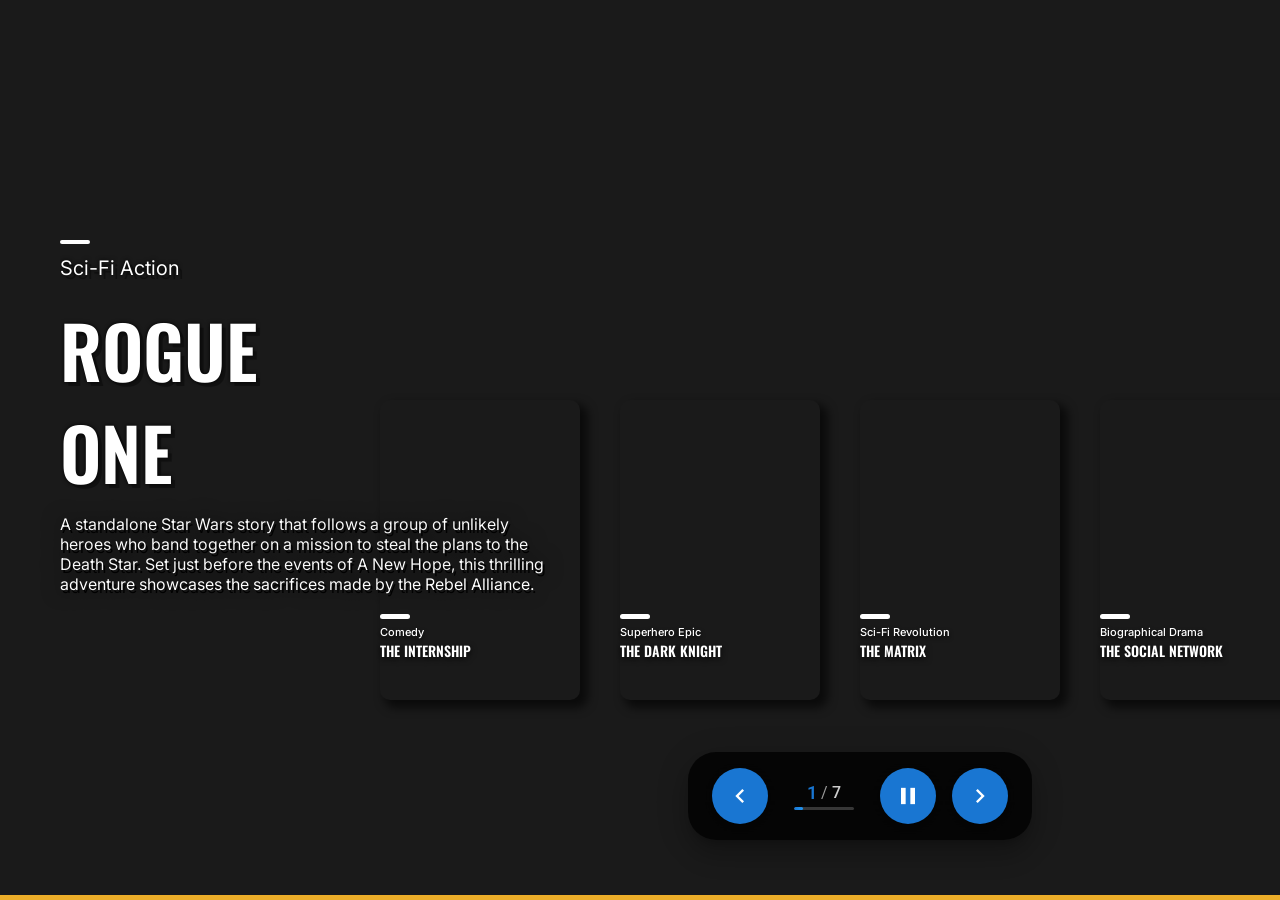
==== commit 6ee218ac: "feat: enhance mobile device compatibility and adjust thumbnail positioning - Added comprehensive mob" ====
--- a/index.html
+++ b/index.html
@@ -8,7 +8,11 @@
 <html lang="en">
 <head>
   <meta charset="UTF-8">
-  <meta name="viewport" content="width=device-width, initial-scale=1.0">
+  <meta name="viewport" content="width=device-width, initial-scale=1.0, maximum-scale=1.0, user-scalable=no, viewport-fit=cover">
+  <meta name="mobile-web-app-capable" content="yes">
+  <meta name="apple-mobile-web-app-capable" content="yes">
+  <meta name="apple-mobile-web-app-status-bar-style" content="black-translucent">
+  <meta name="theme-color" content="#1a1a1a">
   <title>Vanilla CardSlider - Content Showcase</title>
   <!-- Material Icons -->
   <link href="https://fonts.googleapis.com/icon?family=Material+Icons" rel="stylesheet";>
--- a/styles.css
+++ b/styles.css
@@ -37,6 +37,16 @@
   box-sizing: border-box;
 }
 
+html {
+  /* Prevent iOS zoom on form focus */
+  -webkit-text-size-adjust: 100%;
+  -ms-text-size-adjust: 100%;
+  text-size-adjust: 100%;
+  
+  /* Smooth scrolling */
+  scroll-behavior: smooth;
+}
+
 body {
   margin: 0;
   background-color: var(--background-dark);
@@ -45,6 +55,40 @@
   overflow: hidden;
   font-family: "Inter", sans-serif;
   height: 100vh;
+  container-type: size;
+  
+  /* Mobile device optimizations */
+  -webkit-overflow-scrolling: touch;
+  -webkit-tap-highlight-color: transparent;
+  -webkit-touch-callout: none;
+  -webkit-user-select: none;
+  -moz-user-select: none;
+  -ms-user-select: none;
+  user-select: none;
+  
+  /* Prevent pull-to-refresh */
+  overscroll-behavior: none;
+  
+  /* iOS safe area support */
+  padding-top: env(safe-area-inset-top);
+  padding-bottom: env(safe-area-inset-bottom);
+  padding-left: env(safe-area-inset-left);
+  padding-right: env(safe-area-inset-right);
+}
+
+/* Modern viewport units for better mobile support */
+@supports (height: 100dvh) {
+  body {
+    height: 100dvh;
+  }
+}
+
+/* iOS specific fixes */
+@supports (-webkit-appearance: none) {
+  body {
+    /* Fix iOS viewport height issues */
+    min-height: -webkit-fill-available;
+  }
 }
 
 /* ================================
@@ -170,8 +214,8 @@
 /* Main Poster Content */
 .poster-content {
   position: absolute;
-  bottom: 100px;
-  left: 16px;
+  bottom: 150px;
+  left: 0px;
   color: var(--text-color);
   z-index: 40;
   opacity: 0;
@@ -211,8 +255,8 @@
 .slide-poster.thumbnail {
   .poster-content {
     position: absolute !important;
-    bottom: 10px !important;
-    left: 16px !important;
+    bottom: 40px !important;
+    left: 0px !important;
     color: var(--text-color) !important;
     z-index: 1002 !important;
     opacity: 1 !important;
@@ -572,6 +616,12 @@
     transform 0.15s cubic-bezier(0.4, 0, 0.2, 1);
   overflow: hidden;
   outline: none;
+  
+  /* Mobile touch optimizations */
+  -webkit-tap-highlight-color: transparent;
+  touch-action: manipulation;
+  min-height: 44px; /* iOS minimum touch target */
+  min-width: 44px;
 
   &:hover {
     box-shadow: 
@@ -598,6 +648,7 @@
   .material-icon,
   .material-icons {
     font-size: 28px;
+    pointer-events: none; /* Prevent event conflicts */
   }
 }
 
@@ -649,130 +700,246 @@
    RESPONSIVE DESIGN
    ================================ */
 
-/* Tablet & Mobile Styles */
+/* Fluid Typography */
+:root {
+  --fluid-title-size: clamp(2rem, 8vw, 4.5rem);
+  --fluid-genre-size: clamp(0.875rem, 2vw, 1.25rem);
+  --fluid-synopsis-size: clamp(0.875rem, 1.5vw, 1rem);
+  --fluid-spacing: clamp(1rem, 4vw, 3rem);
+}
+
+/* Base responsive adjustments */
+.slide-info {
+  .title-top,
+  .title-bottom {
+    font-size: var(--fluid-title-size);
+  }
+  
+  .genre-box .genre-text {
+    font-size: var(--fluid-genre-size);
+  }
+  
+  .synopsis {
+    font-size: var(--fluid-synopsis-size);
+    width: min(500px, calc(100vw - 2rem));
+  }
+}
+
+/* Container Query Support */
+@container (max-width: 768px) {
+  .slide-info {
+    left: clamp(1rem, 3vw, 3rem);
+    top: clamp(10rem, 25vh, 15rem);
+  }
+}
+
+/* Enhanced Mobile Styles */
 @media (max-width: 768px) {
-  /* Slide Info Adjustments */
+  /* Mobile viewport adjustments */
+  body {
+    height: 100vh;
+    height: 100dvh; /* Modern browsers */
+    min-height: -webkit-fill-available; /* iOS */
+  }
+  
+  /* Slide Info Mobile Adjustments */
   .slide-info {
-    left: 20px;
-    top: 200px;
-  }
-  
-  .slide-info .synopsis {
-    width: calc(100vw - 40px);
-    max-width: 400px;
-  }
-  
-  .slide-info .title-top,
-  .slide-info .title-bottom {
-    font-size: 48px;
-  }
-  
-  /* Thumbnail Adjustments */
-  .slide-poster.thumbnail {
-    width: 100px;
-    height: 150px;
-  }
-  
-  /* Material Controls - Mobile Layout */
+    left: clamp(1rem, 5vw, 2rem);
+    top: clamp(6rem, 15vh, 10rem); /* Reduced for mobile screens */
+    
+    .synopsis {
+      width: calc(100vw - 4rem);
+      max-width: min(350px, 85vw); /* Smaller max width for mobile */
+      font-size: clamp(0.8rem, 3.5vw, 0.9rem);
+      line-height: 1.5;
+      margin-top: clamp(0.5rem, 2vw, 1rem);
+    }
+    
+    .title-top,
+    .title-bottom {
+      font-size: clamp(1.8rem, 10vw, 2.8rem); /* More aggressive scaling */
+      line-height: 0.85;
+      margin-bottom: clamp(0.25rem, 1vw, 0.5rem);
+    }
+    
+    .genre-box {
+      height: clamp(2rem, 8vw, 3rem);
+      margin-bottom: clamp(0.5rem, 2vw, 1rem);
+      
+      .genre-text {
+        font-size: clamp(0.9rem, 4vw, 1.1rem);
+        padding-top: clamp(0.5rem, 2vw, 1rem);
+      }
+    }
+    
+    .title-box-top,
+    .title-box-bottom {
+      height: clamp(3rem, 12vw, 5rem);
+    }
+  }
+  
+  /* Responsive Material Controls */
   .material-controls {
-    bottom: 20px;
+    bottom: clamp(1rem, 5vh, 2rem);
     right: 50%;
     transform: translateX(50%);
-  }
-  
-  .material-inline-controls {
-    gap: 12px;
-    padding: 12px 20px;
-    border-radius: 24px;
-  }
-  
+    opacity: 1; /* Ensure visibility on mobile */
+    
+    .material-inline-controls {
+      gap: clamp(0.5rem, 2vw, 0.8rem);
+      padding: clamp(0.6rem, 2.5vw, 0.8rem) clamp(0.8rem, 3vw, 1.2rem);
+      border-radius: clamp(1rem, 4vw, 1.5rem);
+      backdrop-filter: blur(15px);
+      background: rgba(0, 0, 0, 0.85); /* Slightly more opaque on mobile */
+    }
+    
+    .slide-info {
+      min-width: clamp(2.5rem, 12vw, 4rem);
+      gap: clamp(0.2rem, 1vw, 0.4rem);
+      
+      .material-progress,
+      .slide-progress {
+        width: clamp(2rem, 10vw, 2.5rem);
+        height: clamp(2px, 0.8vw, 3px);
+        border-radius: 2px;
+      }
+      
+      .progress-fill {
+        border-radius: 2px;
+      }
+    }
+  }
+  
+  /* Responsive FAB Buttons */
+  .material-fab {
+    width: clamp(2.5rem, 12vw, 3rem);
+    height: clamp(2.5rem, 12vw, 3rem);
+    min-width: 44px; /* iOS minimum */
+    min-height: 44px;
+    
+    .material-icon,
+    .material-icons {
+      font-size: clamp(1.2rem, 6vw, 1.4rem);
+    }
+  }
+  
+  /* Slide Counter Responsive */
+  .slide-counter {
+    font-size: clamp(0.7rem, 3vw, 0.8rem);
+    font-weight: 500;
+  }
+  
+  .current-slide {
+    font-size: clamp(0.8rem, 3.5vw, 0.9rem);
+    font-weight: 600;
+  }
+  
+  .slide-separator,
+  .total-slides {
+    font-size: clamp(0.7rem, 3vw, 0.8rem);
+  }
+  
+  /* Thumbnail adjustments for mobile */
   .slide-poster.thumbnail {
-    width: 120px;
-    height: 180px;
-  }
-  
-  .material-controls .slide-info {
-    min-width: 70px;
-    gap: 6px;
-  }
-  
-  .slide-counter {
-    font-size: 14px;
-  }
-  
-  .current-slide {
-    font-size: 16px;
-  }
-  
-  .material-controls .slide-info .material-progress,
-  .material-controls .slide-info .slide-progress {
-    width: 50px;
-    height: 3px;
+    border-radius: clamp(0.5rem, 2vw, 0.8rem);
+    
+    .poster-content {
+      bottom: clamp(0.3rem, 1.5vw, 0.6rem) !important;
+      left: clamp(0.5rem, 2vw, 1rem) !important;
+      
+      .content-genre {
+        font-size: clamp(0.6rem, 2.5vw, 0.8rem);
+        margin-bottom: clamp(0.1rem, 0.5vw, 0.3rem);
+      }
+      
+      .content-title {
+        font-size: clamp(0.7rem, 3vw, 0.9rem);
+        line-height: 1.1;
+      }
+      
+      .content-start {
+        width: clamp(1rem, 4vw, 1.5rem);
+        height: clamp(2px, 1vw, 3px);
+        margin-bottom: clamp(0.2rem, 1vw, 0.4rem);
+      }
+    }
+  }
+}
+
+/* Tablet Optimizations */
+@media (min-width: 769px) and (max-width: 1024px) {
+  .slide-info {
+    left: clamp(2rem, 5vw, 4rem);
+    top: clamp(12rem, 25vh, 15rem);
+    
+    .title-top,
+    .title-bottom {
+      font-size: clamp(3rem, 8vw, 4rem);
+    }
+    
+    .synopsis {
+      width: min(450px, calc(100vw - 4rem));
+      font-size: clamp(0.875rem, 1.8vw, 1rem);
+    }
+  }
+  
+  .material-controls {
+    bottom: clamp(2rem, 6vh, 3rem);
+    
+    .material-fab {
+      width: clamp(3rem, 6vw, 3.5rem);
+      height: clamp(3rem, 6vw, 3.5rem);
+    }
+  }
+}
+
+/* Large Screen Optimizations */
+@media (min-width: 1400px) {
+  .slide-info {
+    .title-top,
+    .title-bottom {
+      font-size: clamp(4rem, 6vw, 5rem);
+    }
+    
+    .synopsis {
+      width: min(600px, 40vw);
+      font-size: clamp(1rem, 1.2vw, 1.125rem);
+    }
+  }
+}
+
+/* Orientation-specific adjustments */
+@media (orientation: landscape) and (max-height: 500px) {
+  .slide-info {
+    top: clamp(1rem, 8vh, 3rem);
+    
+    .title-top,
+    .title-bottom {
+      font-size: clamp(1.5rem, 8vh, 2.5rem);
+    }
+    
+    .synopsis {
+      font-size: clamp(0.75rem, 2.5vh, 0.875rem);
+      line-height: 1.4;
+    }
+  }
+  
+  .material-controls {
+    bottom: clamp(0.5rem, 2vh, 1rem);
+  }
+}
+
+/* High DPI / Retina Display Optimizations */
+@media (-webkit-min-device-pixel-ratio: 2), (min-resolution: 192dpi) {
+  .slide-poster {
+    image-rendering: -webkit-optimize-contrast;
+    image-rendering: crisp-edges;
   }
   
   .material-fab {
-    width: 48px;
-    height: 48px;
-  }
-  
-  .material-fab .material-icon,
-  .material-fab .material-icons {
-    font-size: 24px;
-  }
-}
-
-/* Mobile Styles */
-@media (max-width: 480px) {
-  /* Further Title Size Reduction */
-  .slide-info .title-top,
-  .slide-info .title-bottom {
-    font-size: 36px;
-  }
-  
-  /* Ultra-Mobile Controls */
-  .material-controls {
-    bottom: 16px;
-    right: 50%;
-    transform: translateX(50%);
-  }
-  
-  .material-inline-controls {
-    gap: 10px;
-    padding: 10px 16px;
-    border-radius: 20px;
-  }
-  
-  .slide-poster.thumbnail {
-    width: 100px;
-    height: 150px;
-  }
-  
-  .material-controls .slide-info {
-    min-width: 60px;
-    gap: 5px;
-  }
-  
-  .slide-counter {
-    font-size: 12px;
-  }
-  
-  .current-slide {
-    font-size: 14px;
-  }
-  
-  .material-controls .slide-info .material-progress,
-  .material-controls .slide-info .slide-progress {
-    width: 40px;
-    height: 2px;
-  }
-  
-  .material-fab {
-    width: 44px;
-    height: 44px;
-  }
-  
-  .material-fab .material-icon,
-  .material-fab .material-icons {
-    font-size: 22px;
-  }
-}
+    box-shadow: 
+      0px 6px 10px -2px rgba(0,0,0,0.2),
+      0px 12px 20px 0px rgba(0,0,0,0.14),
+      0px 2px 36px 0px rgba(0,0,0,0.12);
+  }
+}
